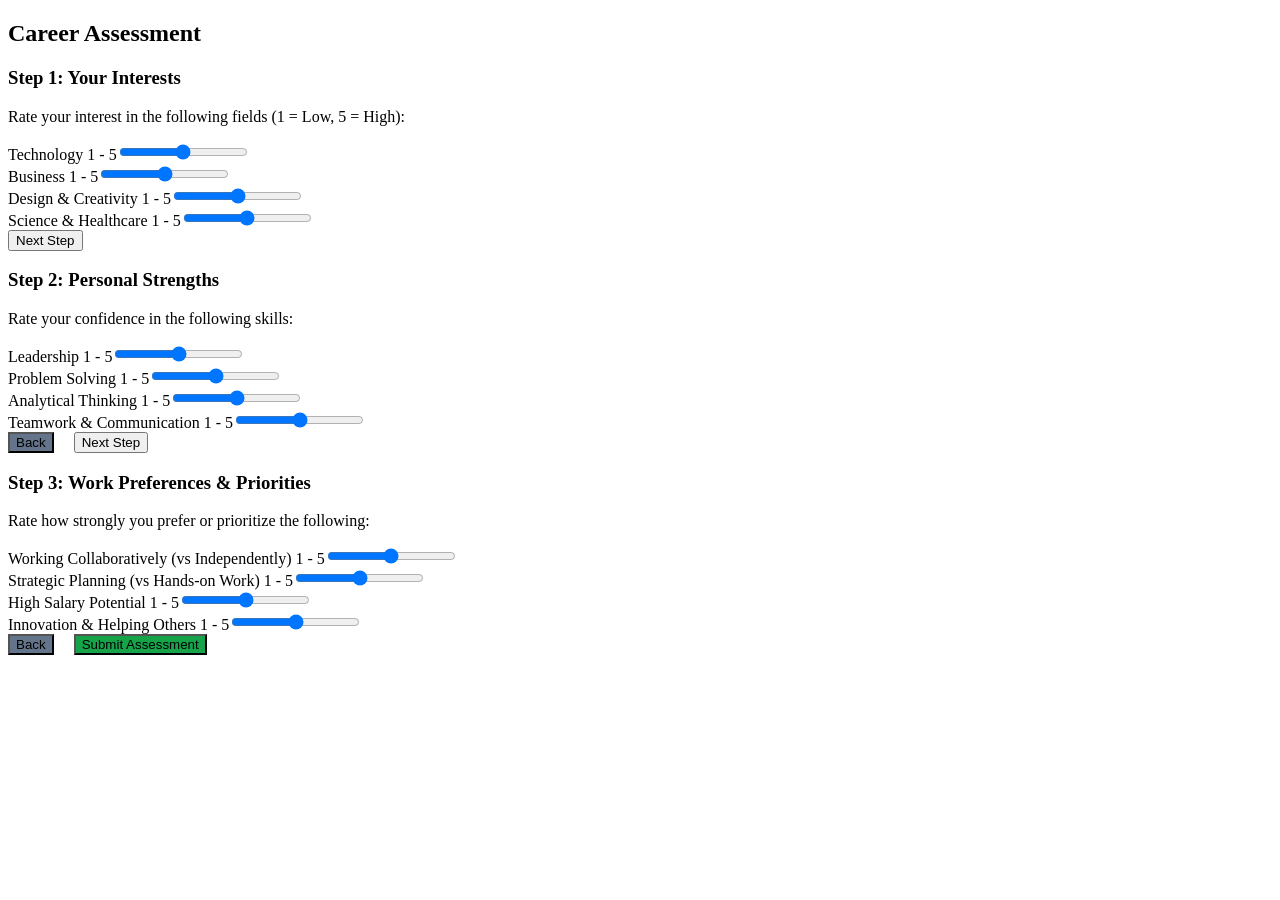
==== templates/assessment.html @ 12c7d4bf "Add files via upload" ====
<!-- templates/assessment.html -->
<!DOCTYPE html>
<html lang="en">
<head>
    <meta charset="UTF-8">
    <meta name="viewport" content="width=device-width, initial-scale=1.0">
    <title>Career Assessment - Future Job Builder</title>
    <link rel="stylesheet" href="/static/css/style.css">
</head>
<body>
    <div class="container">
        <h2 class="text-center">Career Assessment</h2>
        
        <div class="progress-container">
            <div class="progress-bar" id="progressBar"></div>
        </div>

        <form id="assessmentForm">
            <!-- Section 1: Interests -->
            <div class="assessment-section" id="section-interests">
                <h3>Step 1: Your Interests</h3>
                <p>Rate your interest in the following fields (1 = Low, 5 = High):</p>
                <div class="slider-group"><label>Technology <span>1 - 5</span></label><input type="range" name="interests.tech" min="1" max="5" value="3"></div>
                <div class="slider-group"><label>Business <span>1 - 5</span></label><input type="range" name="interests.business" min="1" max="5" value="3"></div>
                <div class="slider-group"><label>Design & Creativity <span>1 - 5</span></label><input type="range" name="interests.design" min="1" max="5" value="3"></div>
                <div class="slider-group"><label>Science & Healthcare <span>1 - 5</span></label><input type="range" name="interests.science" min="1" max="5" value="3"></div>
                <div class="text-center"><button type="button" class="btn next-btn">Next Step</button></div>
            </div>

            <!-- Section 2: Strengths -->
            <div class="assessment-section" id="section-strengths">
                <h3>Step 2: Personal Strengths</h3>
                <p>Rate your confidence in the following skills:</p>
                <div class="slider-group"><label>Leadership <span>1 - 5</span></label><input type="range" name="strengths.leadership" min="1" max="5" value="3"></div>
                <div class="slider-group"><label>Problem Solving <span>1 - 5</span></label><input type="range" name="strengths.problem_solving" min="1" max="5" value="3"></div>
                <div class="slider-group"><label>Analytical Thinking <span>1 - 5</span></label><input type="range" name="strengths.analytical" min="1" max="5" value="3"></div>
                <div class="slider-group"><label>Teamwork & Communication <span>1 - 5</span></label><input type="range" name="strengths.teamwork" min="1" max="5" value="3"></div>
                <div class="text-center">
                    <button type="button" class="btn prev-btn" style="background:#64748b; margin-right: 1rem;">Back</button>
                    <button type="button" class="btn next-btn">Next Step</button>
                </div>
            </div>

            <!-- Section 3: Preferences & Priorities -->
            <div class="assessment-section" id="section-preferences">
                <h3>Step 3: Work Preferences & Priorities</h3>
                <p>Rate how strongly you prefer or prioritize the following:</p>
                <div class="slider-group"><label>Working Collaboratively (vs Independently) <span>1 - 5</span></label><input type="range" name="preferences.collaborative" min="1" max="5" value="3"></div>
                <div class="slider-group"><label>Strategic Planning (vs Hands-on Work) <span>1 - 5</span></label><input type="range" name="preferences.strategic" min="1" max="5" value="3"></div>
                <div class="slider-group"><label>High Salary Potential <span>1 - 5</span></label><input type="range" name="priorities.salary" min="1" max="5" value="3"></div>
                <div class="slider-group"><label>Innovation & Helping Others <span>1 - 5</span></label><input type="range" name="priorities.innovation" min="1" max="5" value="3"></div>
                <div class="text-center">
                    <button type="button" class="btn prev-btn" style="background:#64748b; margin-right: 1rem;">Back</button>
                    <button type="submit" class="btn" style="background:#16a34a;">Submit Assessment</button>
                </div>
            </div>
        </form>
    </div>

    <script src="/static/js/app.js"></script>
</body>
</html>
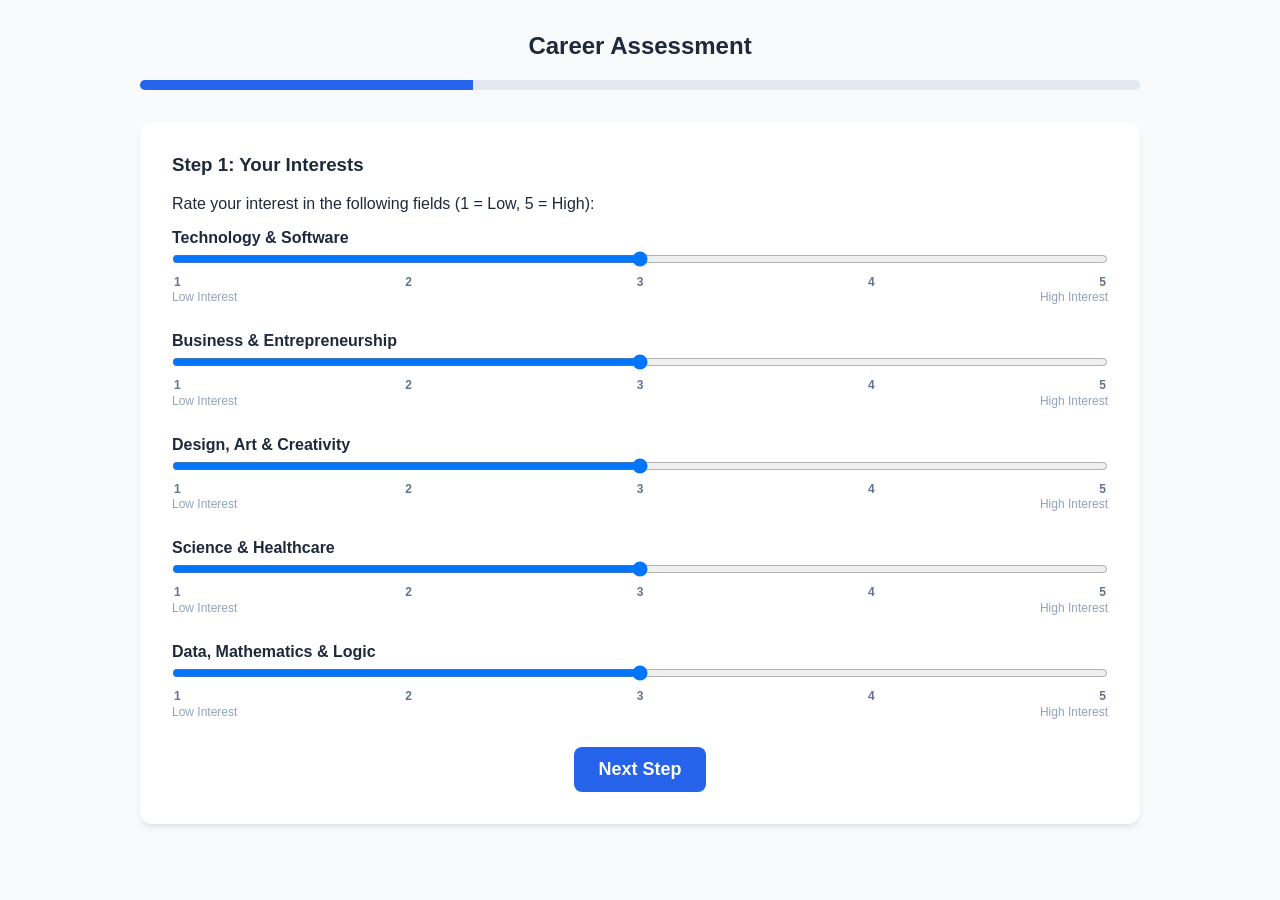
==== commit 5ecc465d: "Enhance assessment form with styles and structure Added styles for sliders and textarea groups in th" ====
--- a/templates/assessment.html
+++ b/templates/assessment.html
@@ -1,4 +1,3 @@
-<!-- templates/assessment.html -->
 <!DOCTYPE html>
 <html lang="en">
 <head>
@@ -6,6 +5,80 @@
     <meta name="viewport" content="width=device-width, initial-scale=1.0">
     <title>Career Assessment - Future Job Builder</title>
     <link rel="stylesheet" href="/static/css/style.css">
+    <style>
+        /* Slider Indicator Styles */
+        .slider-group {
+            margin-bottom: 1.75rem;
+            text-align: left;
+        }
+        .slider-group label {
+            display: block;
+            font-weight: 600;
+            margin-bottom: 0.25rem;
+            color: #1e293b;
+        }
+        .slider-wrapper {
+            display: flex;
+            align-items: center;
+            gap: 1rem;
+        }
+        .slider-side-label {
+            font-size: 0.875rem;
+            font-weight: 500;
+            color: #475569;
+            min-width: 110px;
+        }
+        .slider-side-label.left { text-align: right; }
+        .slider-side-label.right { text-align: left; }
+        
+        .slider-container {
+            flex-grow: 1;
+        }
+        .slider-container input[type="range"] {
+            width: 100%;
+            margin: 0;
+            cursor: pointer;
+        }
+        .slider-ticks {
+            display: flex;
+            justify-content: space-between;
+            padding: 0 2px;
+            margin-top: 0.25rem;
+        }
+        .slider-ticks span {
+            font-size: 0.75rem;
+            color: #64748b;
+            font-weight: 600;
+        }
+        .slider-word-labels {
+            display: flex;
+            justify-content: space-between;
+            font-size: 0.75rem;
+            color: #94a3b8;
+            margin-top: 0.1rem;
+        }
+        .textarea-group {
+            margin-bottom: 1.5rem;
+            text-align: left;
+        }
+        .textarea-group label {
+            display: block;
+            font-weight: 600;
+            margin-bottom: 0.5rem;
+            color: #1e293b;
+        }
+        .textarea-group textarea {
+            width: 100%;
+            min-height: 80px;
+            padding: 0.75rem;
+            border: 1px solid #cbd5e1;
+            border-radius: 0.375rem;
+            font-family: inherit;
+            font-size: 0.95rem;
+            box-sizing: border-box;
+            resize: vertical;
+        }
+    </style>
 </head>
 <body>
     <div class="container">
@@ -16,39 +89,182 @@
         </div>
 
         <form id="assessmentForm">
-            <!-- Section 1: Interests -->
             <div class="assessment-section" id="section-interests">
                 <h3>Step 1: Your Interests</h3>
                 <p>Rate your interest in the following fields (1 = Low, 5 = High):</p>
-                <div class="slider-group"><label>Technology <span>1 - 5</span></label><input type="range" name="interests.tech" min="1" max="5" value="3"></div>
-                <div class="slider-group"><label>Business <span>1 - 5</span></label><input type="range" name="interests.business" min="1" max="5" value="3"></div>
-                <div class="slider-group"><label>Design & Creativity <span>1 - 5</span></label><input type="range" name="interests.design" min="1" max="5" value="3"></div>
-                <div class="slider-group"><label>Science & Healthcare <span>1 - 5</span></label><input type="range" name="interests.science" min="1" max="5" value="3"></div>
-                <div class="text-center"><button type="button" class="btn next-btn">Next Step</button></div>
+                
+                <div class="slider-group">
+                    <label>Technology & Software</label>
+                    <div class="slider-container">
+                        <input type="range" name="interests.tech" min="1" max="5" value="3" step="1" list="tickmarks">
+                        <div class="slider-ticks"><span>1</span><span>2</span><span>3</span><span>4</span><span>5</span></div>
+                        <div class="slider-word-labels"><span>Low Interest</span><span>High Interest</span></div>
+                    </div>
+                </div>
+
+                <div class="slider-group">
+                    <label>Business & Entrepreneurship</label>
+                    <div class="slider-container">
+                        <input type="range" name="interests.business" min="1" max="5" value="3" step="1">
+                        <div class="slider-ticks"><span>1</span><span>2</span><span>3</span><span>4</span><span>5</span></div>
+                        <div class="slider-word-labels"><span>Low Interest</span><span>High Interest</span></div>
+                    </div>
+                </div>
+
+                <div class="slider-group">
+                    <label>Design, Art & Creativity</label>
+                    <div class="slider-container">
+                        <input type="range" name="interests.design" min="1" max="5" value="3" step="1">
+                        <div class="slider-ticks"><span>1</span><span>2</span><span>3</span><span>4</span><span>5</span></div>
+                        <div class="slider-word-labels"><span>Low Interest</span><span>High Interest</span></div>
+                    </div>
+                </div>
+
+                <div class="slider-group">
+                    <label>Science & Healthcare</label>
+                    <div class="slider-container">
+                        <input type="range" name="interests.science" min="1" max="5" value="3" step="1">
+                        <div class="slider-ticks"><span>1</span><span>2</span><span>3</span><span>4</span><span>5</span></div>
+                        <div class="slider-word-labels"><span>Low Interest</span><span>High Interest</span></div>
+                    </div>
+                </div>
+
+                <div class="slider-group">
+                    <label>Data, Mathematics & Logic</label>
+                    <div class="slider-container">
+                        <input type="range" name="interests.data" min="1" max="5" value="3" step="1">
+                        <div class="slider-ticks"><span>1</span><span>2</span><span>3</span><span>4</span><span>5</span></div>
+                        <div class="slider-word-labels"><span>Low Interest</span><span>High Interest</span></div>
+                    </div>
+                </div>
+
+                <div class="text-center">
+                    <button type="button" class="btn next-btn">Next Step</button>
+                </div>
             </div>
 
-            <!-- Section 2: Strengths -->
             <div class="assessment-section" id="section-strengths">
                 <h3>Step 2: Personal Strengths</h3>
-                <p>Rate your confidence in the following skills:</p>
-                <div class="slider-group"><label>Leadership <span>1 - 5</span></label><input type="range" name="strengths.leadership" min="1" max="5" value="3"></div>
-                <div class="slider-group"><label>Problem Solving <span>1 - 5</span></label><input type="range" name="strengths.problem_solving" min="1" max="5" value="3"></div>
-                <div class="slider-group"><label>Analytical Thinking <span>1 - 5</span></label><input type="range" name="strengths.analytical" min="1" max="5" value="3"></div>
-                <div class="slider-group"><label>Teamwork & Communication <span>1 - 5</span></label><input type="range" name="strengths.teamwork" min="1" max="5" value="3"></div>
+                <p>Rate your confidence in the following skills (1 = Weak, 5 = Strong):</p>
+                
+                <div class="slider-group">
+                    <label>Leadership & Initiative</label>
+                    <div class="slider-container">
+                        <input type="range" name="strengths.leadership" min="1" max="5" value="3" step="1">
+                        <div class="slider-ticks"><span>1</span><span>2</span><span>3</span><span>4</span><span>5</span></div>
+                        <div class="slider-word-labels"><span>Needs Work</span><span>Very Strong</span></div>
+                    </div>
+                </div>
+
+                <div class="slider-group">
+                    <label>Problem Solving & Critical Thinking</label>
+                    <div class="slider-container">
+                        <input type="range" name="strengths.problem_solving" min="1" max="5" value="3" step="1">
+                        <div class="slider-ticks"><span>1</span><span>2</span><span>3</span><span>4</span><span>5</span></div>
+                        <div class="slider-word-labels"><span>Needs Work</span><span>Very Strong</span></div>
+                    </div>
+                </div>
+
+                <div class="slider-group">
+                    <label>Analytical & Mathematical Thinking</label>
+                    <div class="slider-container">
+                        <input type="range" name="strengths.analytical" min="1" max="5" value="3" step="1">
+                        <div class="slider-ticks"><span>1</span><span>2</span><span>3</span><span>4</span><span>5</span></div>
+                        <div class="slider-word-labels"><span>Needs Work</span><span>Very Strong</span></div>
+                    </div>
+                </div>
+
+                <div class="slider-group">
+                    <label>Teamwork & Communication</label>
+                    <div class="slider-container">
+                        <input type="range" name="strengths.teamwork" min="1" max="5" value="3" step="1">
+                        <div class="slider-ticks"><span>1</span><span>2</span><span>3</span><span>4</span><span>5</span></div>
+                        <div class="slider-word-labels"><span>Needs Work</span><span>Very Strong</span></div>
+                    </div>
+                </div>
+
+                <div class="slider-group">
+                    <label>Adaptability & Learning Speed</label>
+                    <div class="slider-container">
+                        <input type="range" name="strengths.adaptability" min="1" max="5" value="3" step="1">
+                        <div class="slider-ticks"><span>1</span><span>2</span><span>3</span><span>4</span><span>5</span></div>
+                        <div class="slider-word-labels"><span>Needs Work</span><span>Very Strong</span></div>
+                    </div>
+                </div>
+
                 <div class="text-center">
                     <button type="button" class="btn prev-btn" style="background:#64748b; margin-right: 1rem;">Back</button>
                     <button type="button" class="btn next-btn">Next Step</button>
                 </div>
             </div>
 
-            <!-- Section 3: Preferences & Priorities -->
             <div class="assessment-section" id="section-preferences">
                 <h3>Step 3: Work Preferences & Priorities</h3>
-                <p>Rate how strongly you prefer or prioritize the following:</p>
-                <div class="slider-group"><label>Working Collaboratively (vs Independently) <span>1 - 5</span></label><input type="range" name="preferences.collaborative" min="1" max="5" value="3"></div>
-                <div class="slider-group"><label>Strategic Planning (vs Hands-on Work) <span>1 - 5</span></label><input type="range" name="preferences.strategic" min="1" max="5" value="3"></div>
-                <div class="slider-group"><label>High Salary Potential <span>1 - 5</span></label><input type="range" name="priorities.salary" min="1" max="5" value="3"></div>
-                <div class="slider-group"><label>Innovation & Helping Others <span>1 - 5</span></label><input type="range" name="priorities.innovation" min="1" max="5" value="3"></div>
+                <p>Adjust the sliders according to your preferences:</p>
+
+                <div class="slider-group">
+                    <label style="text-align: center; margin-bottom: 0.5rem;">Collaboration Style</label>
+                    <div class="slider-wrapper">
+                        <span class="slider-side-label left">Independent Work</span>
+                        <div class="slider-container">
+                            <input type="range" name="preferences.collaborative" min="1" max="5" value="3" step="1">
+                            <div class="slider-ticks"><span>1</span><span>2</span><span>3</span><span>4</span><span>5</span></div>
+                        </div>
+                        <span class="slider-side-label right">Team Collaboration</span>
+                    </div>
+                </div>
+
+                <div class="slider-group">
+                    <label style="text-align: center; margin-bottom: 0.5rem;">Work Strategy</label>
+                    <div class="slider-wrapper">
+                        <span class="slider-side-label left">Hands-On Execution</span>
+                        <div class="slider-container">
+                            <input type="range" name="preferences.strategic" min="1" max="5" value="3" step="1">
+                            <div class="slider-ticks"><span>1</span><span>2</span><span>3</span><span>4</span><span>5</span></div>
+                        </div>
+                        <span class="slider-side-label right">Strategic Planning</span>
+                    </div>
+                </div>
+
+                <div class="slider-group">
+                    <label>High Salary Potential</label>
+                    <div class="slider-container">
+                        <input type="range" name="priorities.salary" min="1" max="5" value="3" step="1">
+                        <div class="slider-ticks"><span>1</span><span>2</span><span>3</span><span>4</span><span>5</span></div>
+                        <div class="slider-word-labels"><span>Not Important</span><span>Essential</span></div>
+                    </div>
+                </div>
+
+                <div class="slider-group">
+                    <label>Innovation & Social Impact</label>
+                    <div class="slider-container">
+                        <input type="range" name="priorities.innovation" min="1" max="5" value="3" step="1">
+                        <div class="slider-ticks"><span>1</span><span>2</span><span>3</span><span>4</span><span>5</span></div>
+                        <div class="slider-word-labels"><span>Not Important</span><span>Essential</span></div>
+                    </div>
+                </div>
+
+                <div class="slider-group">
+                    <label>Work-Life Balance & Stability</label>
+                    <div class="slider-container">
+                        <input type="range" name="priorities.flexibility" min="1" max="5" value="3" step="1">
+                        <div class="slider-ticks"><span>1</span><span>2</span><span>3</span><span>4</span><span>5</span></div>
+                        <div class="slider-word-labels"><span>Not Important</span><span>Essential</span></div>
+                    </div>
+                </div>
+
+                <hr style="border: none; border-top: 1px solid #e2e8f0; margin: 2rem 0;">
+
+                <div class="textarea-group">
+                    <label for="userLikes">What activities, topics, or subjects do you enjoy most?</label>
+                    <textarea id="userLikes" name="text_inputs.likes" placeholder="e.g., Coding small projects, designing graphics, organizing events, biology, helping friends solve problems..."></textarea>
+                </div>
+
+                <div class="textarea-group">
+                    <label for="userDislikes">What work environments or activities do you dislike or want to avoid?</label>
+                    <textarea id="userDislikes" name="text_inputs.dislikes" placeholder="e.g., Doing repetitive math problems, public speaking, working late nights, sitting alone all day..."></textarea>
+                </div>
+
                 <div class="text-center">
                     <button type="button" class="btn prev-btn" style="background:#64748b; margin-right: 1rem;">Back</button>
                     <button type="submit" class="btn" style="background:#16a34a;">Submit Assessment</button>
@@ -59,4 +275,4 @@
 
     <script src="/static/js/app.js"></script>
 </body>
-</html>+</html>
--- a/static/css/style.css
+++ b/static/css/style.css
@@ -0,0 +1,169 @@
+/* static/css/style.css */
+
+:root {
+    --primary-color: #2563eb;
+    --primary-hover: #1d4ed8;
+    --background-color: #f8fafc;
+    --text-main: #1e293b;
+    --text-muted: #475569;
+    --card-bg: #ffffff;
+    --border-radius: 0.75rem;
+}
+
+body {
+    font-family: 'Segoe UI', Tahoma, Geneva, Verdana, sans-serif;
+    margin: 0;
+    padding: 0;
+    background-color: var(--background-color);
+    color: var(--text-main);
+}
+
+/* Layout Utilities */
+.container {
+    max-width: 1000px;
+    margin: 0 auto;
+    padding: 2rem;
+}
+
+/* Typography & Buttons */
+h1, h2, h3, h4 { margin-top: 0; }
+.text-center { text-align: center; }
+
+.btn {
+    display: inline-block;
+    background-color: var(--primary-color);
+    color: #fff;
+    padding: 0.75rem 1.5rem;
+    font-size: 1.125rem;
+    font-weight: bold;
+    border: none;
+    border-radius: 0.5rem;
+    cursor: pointer;
+    text-decoration: none;
+    transition: background-color 0.2s ease-in-out;
+}
+.btn:hover {
+    background-color: var(--primary-hover);
+}
+
+/* Progress Bar */
+.progress-container {
+    width: 100%;
+    background-color: #e2e8f0;
+    border-radius: 999px;
+    height: 10px;
+    margin-bottom: 2rem;
+    overflow: hidden;
+}
+.progress-bar {
+    height: 100%;
+    background-color: var(--primary-color);
+    width: 0%;
+    transition: width 0.4s ease;
+}
+
+/* Assessment Cards */
+.assessment-section {
+    display: none;
+    background: var(--card-bg);
+    padding: 2rem;
+    border-radius: var(--border-radius);
+    box-shadow: 0 4px 6px -1px rgba(0, 0, 0, 0.1);
+    margin-bottom: 2rem;
+}
+.assessment-section.active {
+    display: block;
+    animation: fadeIn 0.4s ease-in-out;
+}
+.slider-group {
+    margin-bottom: 1.5rem;
+}
+.slider-group label {
+    display: flex;
+    justify-content: space-between;
+    font-weight: 600;
+    margin-bottom: 0.5rem;
+    text-transform: capitalize;
+}
+input[type="range"] {
+    width: 100%;
+    cursor: pointer;
+}
+
+/* Analysis Ticker */
+.ticker-container {
+    display: flex;
+    flex-direction: column;
+    align-items: center;
+    justify-content: center;
+    min-height: 60vh;
+}
+.loader-spinner {
+    border: 6px solid #e2e8f0;
+    border-top: 6px solid var(--primary-color);
+    border-radius: 50%;
+    width: 50px;
+    height: 50px;
+    animation: spin 1s linear infinite;
+    margin-bottom: 1.5rem;
+}
+.ticker-text {
+    font-size: 1.5rem;
+    font-weight: 600;
+    color: var(--primary-color);
+}
+
+/* Results Dashboard */
+.results-grid {
+    display: grid;
+    grid-template-columns: repeat(auto-fit, minmax(300px, 1fr));
+    gap: 1.5rem;
+    margin-top: 2rem;
+}
+.career-card {
+    background: var(--card-bg);
+    border-radius: var(--border-radius);
+    padding: 1.5rem;
+    box-shadow: 0 4px 6px -1px rgba(0, 0, 0, 0.1);
+    display: flex;
+    flex-direction: column;
+}
+.card-header {
+    border-bottom: 1px solid #e2e8f0;
+    padding-bottom: 1rem;
+    margin-bottom: 1rem;
+}
+.score-badge {
+    display: inline-block;
+    padding: 0.25rem 0.75rem;
+    border-radius: 999px;
+    font-weight: bold;
+    font-size: 0.875rem;
+    margin-right: 0.5rem;
+}
+.score-match { background: #dcfce7; color: #166534; }
+.score-ai { background: #fee2e2; color: #991b1b; }
+
+.roadmap {
+    margin-top: auto;
+    background: #f1f5f9;
+    padding: 1rem;
+    border-radius: 0.5rem;
+}
+.roadmap h4 { margin: 0.5rem 0; font-size: 1rem; }
+.roadmap ul {
+    margin: 0 0 1rem 0;
+    padding-left: 1.25rem;
+    font-size: 0.875rem;
+    color: var(--text-muted);
+}
+
+/* Animations */
+@keyframes fadeIn {
+    from { opacity: 0; transform: translateY(10px); }
+    to { opacity: 1; transform: translateY(0); }
+}
+@keyframes spin {
+    0% { transform: rotate(0deg); }
+    100% { transform: rotate(360deg); }
+}
